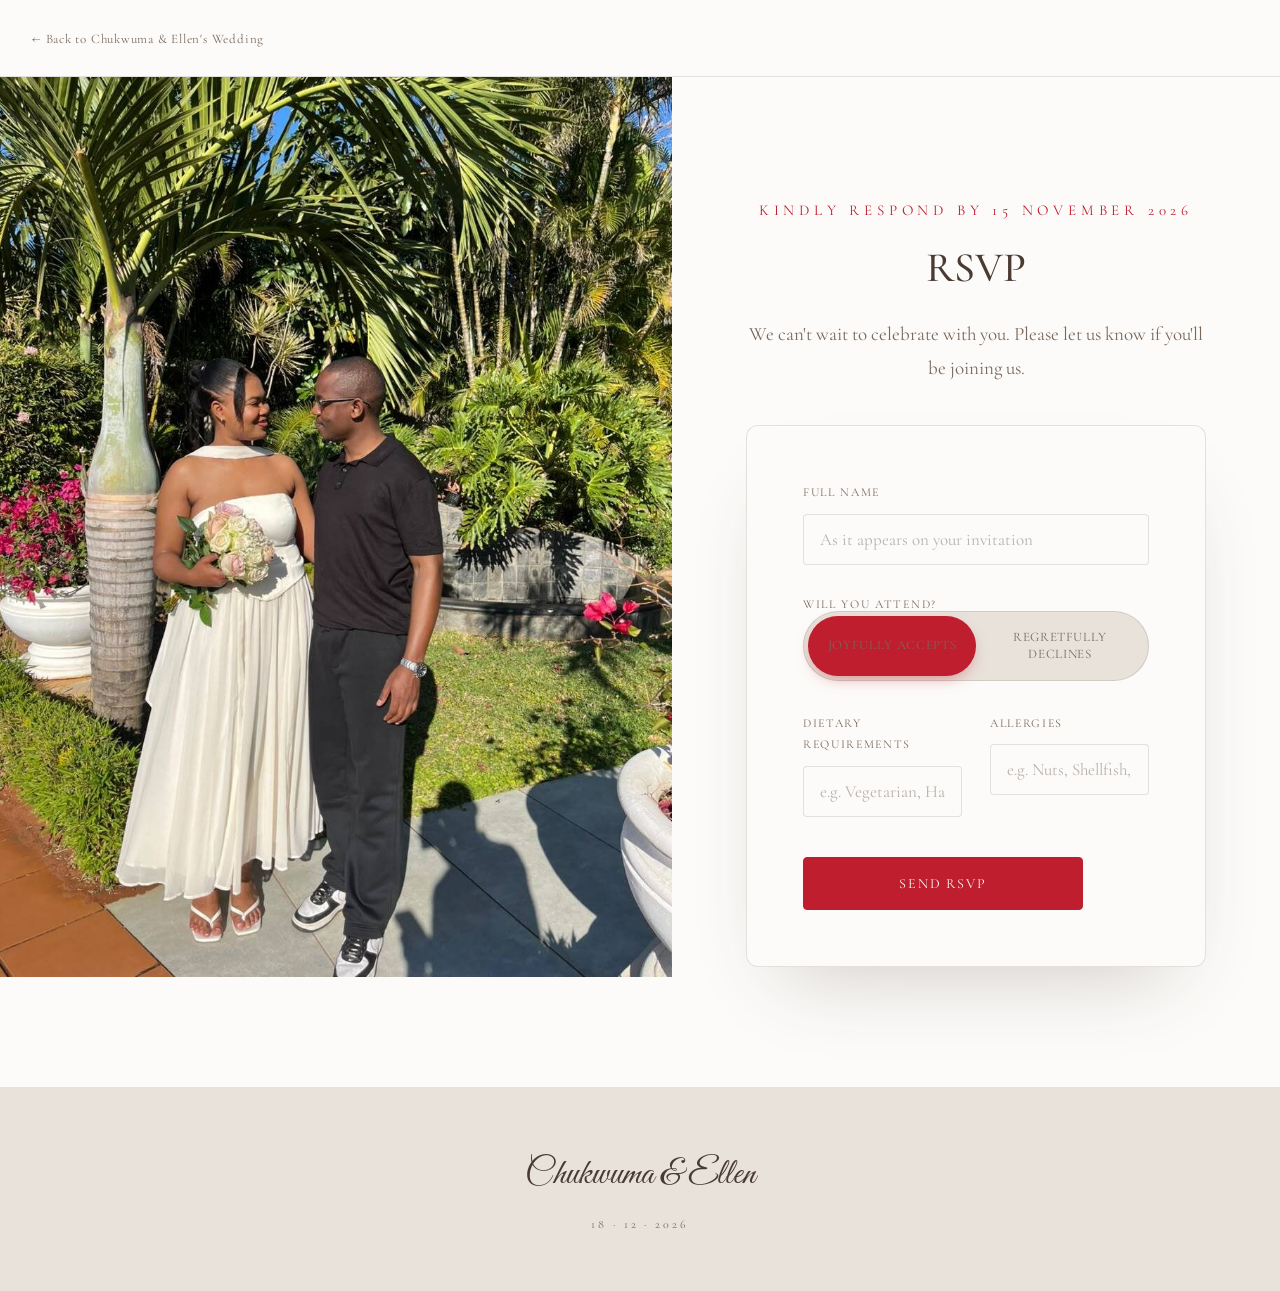
==== wedding/rsvp.html @ d1d4a1c0 "Wire RSVP form to email chukwumaajaegbu@gmail.com via FormSubmit Static site, no backend, so submiss" ====
<!DOCTYPE html>
<html lang="en">
<head>
<meta charset="UTF-8">
<meta name="viewport" content="width=device-width, initial-scale=1.0">
<title>RSVP — Chukwuma &amp; Ellen</title>
<meta name="description" content="RSVP for Chukwuma and Ellen's wedding on 18 December 2026.">

<link rel="preconnect" href="https://fonts.googleapis.com">
<link rel="preconnect" href="https://fonts.gstatic.com" crossorigin>
<link href="https://fonts.googleapis.com/css2?family=Great+Vibes&family=Cormorant+Garamond:ital,wght@0,400;0,500;0,600;1,400&display=swap" rel="stylesheet">

<link rel="stylesheet" href="css/style.css">
</head>
<body>

<header class="page-header">
  <a href="index.html" class="page-header__back">← Back to Chukwuma &amp; Ellen's Wedding</a>
</header>

<main>
  <section class="rsvp-page">
    <div class="rsvp-page__media">
      <div class="rsvp-page__media-inner">
        <img src="assets/images/engagement-garden.jpg" alt="Chukwuma and Ellen together in a garden setting" loading="lazy">
      </div>
    </div>

    <div class="rsvp-page__content">
      <div class="rsvp-page__inner">
        <p class="eyebrow eyebrow--center reveal">Kindly Respond By 15 November 2026</p>
        <h1 class="section-title section-title--center reveal">RSVP</h1>
        <p class="rsvp__intro reveal">We can't wait to celebrate with you. Please let us know if you'll be joining us.</p>

        <div class="rsvp-card reveal">
          <form class="rsvp-form" id="rsvp-form" action="https://formsubmit.co/chukwumaajaegbu@gmail.com" method="POST">
            <input type="hidden" name="_subject" value="New RSVP — Chukwuma &amp; Ellen's Wedding">
            <input type="hidden" name="_template" value="table">
            <input type="hidden" name="_captcha" value="false">
            <input type="text" name="_honey" style="display:none" tabindex="-1" autocomplete="off">

            <div class="rsvp-form__field rsvp-form__field--full">
              <label for="guest-name">Full Name</label>
              <input type="text" id="guest-name" name="guest-name" placeholder="As it appears on your invitation" required>
            </div>

            <fieldset class="rsvp-form__field rsvp-form__field--full">
              <legend>Will you attend?</legend>
              <div class="rsvp-form__toggle">
                <label class="toggle-option"><input type="radio" name="attending" value="yes" required><span>Joyfully Accepts</span></label>
                <label class="toggle-option"><input type="radio" name="attending" value="no" required><span>Regretfully Declines</span></label>
              </div>
            </fieldset>

            <div class="rsvp-form__field">
              <label for="dietary">Dietary Requirements</label>
              <input type="text" id="dietary" name="dietary" placeholder="e.g. Vegetarian, Halal, none">
            </div>

            <div class="rsvp-form__field">
              <label for="allergies">Allergies</label>
              <input type="text" id="allergies" name="allergies" placeholder="e.g. Nuts, Shellfish, none">
            </div>

            <div class="rsvp-form__field rsvp-form__field--full rsvp-form__submit-row">
              <button type="submit" class="btn btn--solid">Send RSVP</button>
            </div>
          </form>

          <div class="rsvp-success" id="rsvp-success" hidden>
            <p>Thank you! Your RSVP has been received — we can't wait to celebrate with you.</p>
          </div>
        </div>
      </div>
    </div>
  </section>
</main>

<footer class="footer">
  <p class="footer__names">Chukwuma <span class="amp">&amp;</span> Ellen</p>
  <p class="footer__sub">18 · 12 · 2026</p>
</footer>

<script src="js/script.js"></script>
</body>
</html>
---- wedding/css/style.css ----
/* =========================================================
   Chukwuma & Ellen — Wedding Site
   ========================================================= */

:root {
  --warm-white: #FCFBF9;
  --espresso: #4A3B32;
  --crimson: #BE1E2D;
  --taupe: #E8E2DB;

  --crimson-deep: #8f1620;
  --espresso-soft: #7a685c;
  --line: rgba(74, 59, 50, 0.14);

  --font-script: 'Great Vibes', cursive;
  --font-heading: 'Cormorant Garamond', serif;
  --font-body: 'Cormorant Garamond', serif;
  --font-label: 'Cormorant Garamond', serif;

  --container-w: 1140px;
  --container-narrow-w: 720px;

  --radius-sm: 4px;
  --radius-md: 12px;

  --ease: cubic-bezier(0.22, 1, 0.36, 1);
}

@media (prefers-reduced-motion: reduce) {
  *, *::before, *::after { animation-duration: 0.001ms !important; animation-iteration-count: 1 !important; transition-duration: 0.001ms !important; scroll-behavior: auto !important; }
}

* { box-sizing: border-box; }
html { scroll-behavior: smooth; }

body {
  margin: 0;
  background: var(--warm-white);
  color: var(--espresso);
  font-family: var(--font-body);
  -webkit-font-smoothing: antialiased;
  overflow-x: hidden;
}

img { max-width: 100%; display: block; }
a { color: inherit; text-decoration: none; }

p, .rsvp-form label, .faq-item p {
  font-family: var(--font-body);
  font-size: 19px;
  line-height: 1.8;
}

.container {
  max-width: var(--container-w);
  margin: 0 auto;
  padding: 0 32px;
}
.container--narrow {
  max-width: var(--container-narrow-w);
  margin: 0 auto;
  padding: 0 32px;
}

.section { padding: 128px 0; }

.eyebrow {
  font-family: var(--font-label);
  font-size: 15px;
  letter-spacing: 0.32em;
  text-transform: uppercase;
  color: var(--crimson);
  margin: 0 0 18px;
}
.eyebrow--center { text-align: center; }

.section-title {
  font-family: var(--font-heading);
  font-weight: 500;
  font-size: clamp(28px, 4vw, 42px);
  margin: 0 0 56px;
  color: var(--espresso);
  text-wrap: balance;
}
.section-title--center { text-align: center; }

.amp { font-family: var(--font-script); font-weight: 400; }

/* ---------- Buttons ---------- */
.btn {
  display: inline-block;
  padding: 17px 42px;
  font-family: var(--font-label);
  font-size: 14px;
  letter-spacing: 0.14em;
  text-transform: uppercase;
  border-radius: var(--radius-sm);
  border: 1px solid transparent;
  cursor: pointer;
  transition: all 0.35s var(--ease);
}
.btn--solid {
  background: var(--crimson);
  color: var(--warm-white);
  border-color: var(--crimson);
}
.btn--solid:hover { background: var(--crimson-deep); border-color: var(--crimson-deep); transform: translateY(-2px); }
.btn--solid:focus-visible { outline: 2px solid var(--crimson-deep); outline-offset: 3px; }

/* =========================================================
   HERO
   ========================================================= */
.hero {
  position: relative;
  display: grid;
  grid-template-columns: 1.15fr 0.85fr;
  min-height: 100vh;
}
.hero__media { position: relative; overflow: hidden; }
.hero__media img {
  width: 100%; height: 100%; object-fit: cover; object-position: 50% 28%;
  transform: scale(1.06);
  animation: hero-media-in 1.6s var(--ease) forwards;
}
.hero__panel {
  display: flex;
  align-items: center;
  justify-content: center;
  background: var(--warm-white);
  padding: 72px 56px;
}
.hero__panel-inner { max-width: 420px; }

.hero__reveal {
  opacity: 0;
  transform: translateY(16px);
  animation: hero-reveal 0.9s var(--ease) forwards;
  animation-delay: calc(var(--d, 0) * 120ms + 200ms);
}
@keyframes hero-reveal { to { opacity: 1; transform: translateY(0); } }
@keyframes hero-media-in { to { transform: scale(1); } }

.hero__names {
  font-family: var(--font-script);
  font-size: clamp(56px, 6.5vw, 92px);
  line-height: 1;
  margin: 6px 0 20px;
  color: var(--espresso);
}
.hero__rule { display: inline-block; width: 56px; height: 2px; background: var(--crimson); margin: 0 0 18px; }
.hero__date {
  font-family: var(--font-label);
  letter-spacing: 0.22em;
  text-transform: uppercase;
  font-size: 14px;
  color: var(--espresso-soft);
  margin: 0 0 40px;
}

/* ---------- Countdown ---------- */
.countdown { display: flex; justify-content: center; gap: 22px; margin: 0 0 40px; }
.countdown__unit { text-align: center; min-width: 52px; padding-right: 22px; border-right: 1px solid var(--line); }
.countdown__unit:last-child { border-right: none; padding-right: 0; }
.countdown__value {
  display: block;
  font-family: var(--font-heading);
  font-size: 32px;
  font-variant-numeric: tabular-nums;
  color: var(--espresso);
  line-height: 1;
}
.countdown__label {
  display: block;
  font-family: var(--font-label);
  font-size: 10.5px;
  letter-spacing: 0.14em;
  text-transform: uppercase;
  color: var(--espresso-soft);
  margin-top: 8px;
}

/* =========================================================
   PROSE (Love Story)
   ========================================================= */
.prose { max-width: 640px; margin: 0 auto 64px; }
.prose p { text-align: center; margin: 0 0 28px; }
.prose__lead::first-letter {
  font-family: var(--font-script);
  font-size: 4.6em;
  float: left;
  line-height: 0.68;
  padding: 0.08em 0.1em 0 0;
  color: var(--crimson);
  font-weight: 400;
}
.prose__quote {
  font-family: var(--font-heading);
  font-style: italic;
  font-size: clamp(24px, 2.6vw, 30px);
  color: var(--espresso);
  margin: 40px 0 !important;
  text-align: center;
  text-wrap: balance;
}

.story-photos {
  display: grid;
  grid-template-columns: 1fr 1.4fr;
  gap: 24px;
  align-items: stretch;
}
.story-photos__item { margin: 0; overflow: hidden; border-radius: var(--radius-md); }
.story-photos__item img { width: 100%; height: 100%; object-fit: cover; min-height: 260px; transition: transform 0.7s var(--ease); }
.story-photos__item:hover img { transform: scale(1.045); }
.story-photos__item--tall img { min-height: 380px; }

/* =========================================================
   SHARED SECTIONS
   ========================================================= */
.love-story { background: var(--warm-white); }
.proposal { background: var(--taupe); }
.details { background: var(--warm-white); }
.registry { background: var(--taupe); }
.gallery { background: var(--warm-white); }
.faq { background: var(--taupe); }

.proposal__date {
  text-align: center;
  font-family: var(--font-label);
  letter-spacing: 0.14em;
  color: var(--espresso-soft);
  margin: -32px 0 48px;
  font-size: 14px;
  text-transform: uppercase;
}
.proposal-grid {
  display: grid;
  grid-template-columns: repeat(4, 1fr);
  gap: 18px;
}
.proposal-grid__item { margin: 0; border-radius: var(--radius-md); overflow: hidden; box-shadow: 0 18px 40px -22px rgba(74,59,50,0.3); }
.proposal-grid__item img { width: 100%; aspect-ratio: 3/4; object-fit: cover; transition: transform 0.6s var(--ease); }
.proposal-grid__item:hover img { transform: scale(1.05); }

/* Details */
.details-grid {
  display: grid;
  grid-template-columns: 1fr 1fr;
  gap: 28px;
  margin-bottom: 64px;
}
.detail-card {
  padding: 46px 36px;
  border-top: 2px solid var(--crimson);
  background: var(--warm-white);
  box-shadow: 0 1px 0 var(--line), 0 24px 48px -32px rgba(74,59,50,0.22);
  text-align: center;
  transition: transform 0.4s var(--ease), box-shadow 0.4s var(--ease);
}
.detail-card:hover {
  transform: translateY(-6px);
  box-shadow: 0 1px 0 var(--line), 0 32px 56px -28px rgba(74,59,50,0.3);
}
.detail-card__title { font-family: var(--font-heading); font-size: 24px; margin: 0 0 10px; letter-spacing: 0.02em; }
.detail-card__time { font-family: var(--font-label); letter-spacing: 0.1em; color: var(--crimson); margin: 0 0 12px; font-size: 15px; }
.detail-card__place { margin: 0 0 18px; color: var(--espresso-soft); font-size: 17px; }
.detail-card__link { font-family: var(--font-label); font-size: 13px; letter-spacing: 0.04em; border-bottom: 1px solid var(--crimson); color: var(--crimson); padding-bottom: 2px; }

.dress-code { text-align: center; max-width: 600px; margin: 0 auto; }
.dress-code__title { font-family: var(--font-heading); font-size: 22px; margin: 0 0 14px; }
.dress-code__body { color: var(--espresso-soft); margin: 0 0 24px; }
.dress-code__swatches { display: flex; justify-content: center; gap: 10px; }
.dress-code__swatches span { width: 34px; height: 34px; border-radius: 50%; display: inline-block; border: 1px solid var(--line); }

.stays-cta {
  text-align: center;
  margin: 56px auto 0;
  font-size: 16px;
  color: var(--espresso-soft);
}
.stays-cta a { color: var(--crimson); border-bottom: 1px solid var(--crimson); padding-bottom: 1px; }

/* Registry */
.registry__body { text-align: center; color: var(--espresso-soft); font-style: italic; font-size: 21px; }

/* =========================================================
   GALLERY
   ========================================================= */
.gallery-filters {
  display: flex;
  flex-wrap: wrap;
  gap: 10px;
  justify-content: center;
  margin-bottom: 48px;
}
.gallery-filter {
  padding: 9px 20px;
  border-radius: 999px;
  border: 1px solid var(--line);
  background: transparent;
  color: var(--espresso-soft);
  font-family: var(--font-label);
  font-size: 13px;
  letter-spacing: 0.04em;
  cursor: pointer;
  transition: all 0.25s var(--ease);
}
.gallery-filter:hover { border-color: var(--crimson); color: var(--crimson); }
.gallery-filter.is-active { background: var(--crimson); border-color: var(--crimson); color: var(--warm-white); }

.gallery-grid {
  display: grid;
  grid-template-columns: repeat(3, 1fr);
  gap: 20px;
}
.gtile {
  position: relative;
  margin: 0;
  overflow: hidden;
  border-radius: var(--radius-md);
  aspect-ratio: 4/5;
  background: var(--taupe);
  transition: opacity 0.35s var(--ease), transform 0.35s var(--ease);
}
.gtile img { width: 100%; height: 100%; object-fit: cover; transition: transform 0.7s var(--ease); }
.gtile:hover img { transform: scale(1.06); }
.gtile.is-filtered-out { opacity: 0; transform: scale(0.94); pointer-events: none; }
.gtile.is-hidden { display: none !important; }
.gtile__tag {
  position: absolute;
  bottom: 12px;
  left: 12px;
  padding: 5px 12px;
  background: rgba(252,251,249,0.92);
  color: var(--espresso);
  font-family: var(--font-label);
  font-size: 11px;
  letter-spacing: 0.08em;
  text-transform: uppercase;
  border-radius: 999px;
}
.gtile--placeholder {
  display: flex;
  flex-direction: column;
  align-items: center;
  justify-content: center;
  gap: 10px;
  background: linear-gradient(155deg, var(--taupe), #f2ede6);
  border: 1px dashed var(--espresso-soft);
  color: var(--espresso-soft);
  text-align: center;
  padding: 20px;
}
.gtile__monogram { font-family: var(--font-script); font-size: 34px; color: var(--espresso-soft); opacity: 0.55; }
.gtile--placeholder .gtile__caption { font-family: var(--font-label); font-style: italic; font-size: 14px; }
.gtile--video { background: var(--espresso); color: var(--warm-white); }
.gtile--video .gtile__play {
  width: 56px; height: 56px; border-radius: 50%;
  border: 1.5px solid rgba(252,251,249,0.6);
  display: flex; align-items: center; justify-content: center;
  font-size: 18px;
}

/* =========================================================
   FAQ
   ========================================================= */
.faq-list { display: flex; flex-direction: column; gap: 12px; }
.faq-item {
  background: var(--warm-white);
  border: 1px solid var(--line);
  border-radius: var(--radius-md);
  padding: 6px 24px;
  transition: box-shadow 0.35s var(--ease), border-color 0.35s var(--ease);
}
.faq-item:hover { box-shadow: 0 16px 32px -22px rgba(74,59,50,0.28); border-color: rgba(74,59,50,0.24); }
.faq-item summary {
  padding: 18px 0;
  cursor: pointer;
  font-family: var(--font-heading);
  font-size: 19px;
  list-style: none;
  display: flex;
  justify-content: space-between;
  align-items: center;
  gap: 16px;
}
.faq-item summary::-webkit-details-marker { display: none; }
.faq-item summary::after {
  content: '+';
  font-family: var(--font-label);
  font-size: 22px;
  color: var(--crimson);
  transition: transform 0.3s var(--ease);
  flex-shrink: 0;
}
.faq-item[open] summary::after { transform: rotate(45deg); }
.faq-item p { margin: 0 0 20px; color: var(--espresso-soft); font-size: 17px; }

/* ---------- RSVP CTA (homepage closing banner) ---------- */
.rsvp-cta-section { text-align: center; }
.rsvp-cta-section__body { max-width: 460px; margin: -32px auto 40px; color: var(--espresso-soft); }

/* =========================================================
   RSVP
   ========================================================= */
.rsvp__intro { text-align: center; color: var(--espresso-soft); margin: -32px 0 48px; }

.rsvp-card {
  background: var(--warm-white);
  border: 1px solid var(--line);
  border-radius: var(--radius-md);
  box-shadow: 0 40px 80px -40px rgba(74,59,50,0.28);
  padding: 56px;
}

.rsvp-form { display: grid; grid-template-columns: 1fr 1fr; gap: 32px 28px; }
.rsvp-form[hidden] { display: none; }
.rsvp-form__field { display: flex; flex-direction: column; gap: 10px; min-width: 0; }
.rsvp-form__field--full { grid-column: 1 / -1; }
.rsvp-form input[type="text"] { min-width: 0; }

.rsvp-form label, .rsvp-form legend {
  font-family: var(--font-label);
  font-size: 12px;
  letter-spacing: 0.14em;
  text-transform: uppercase;
  color: var(--espresso-soft);
  padding: 0;
}
.rsvp-form fieldset { border: none; margin: 0; padding: 0; display: flex; flex-direction: column; gap: 10px; }
.rsvp-form input[type="text"] {
  border: 1px solid var(--line);
  border-radius: var(--radius-sm);
  background: var(--warm-white);
  padding: 14px 16px;
  font-family: var(--font-body);
  font-size: 17px;
  color: var(--espresso);
  transition: border-color 0.2s var(--ease);
}
.rsvp-form input[type="text"]::placeholder { color: rgba(74,59,50,0.38); }
.rsvp-form input[type="text"]:focus { outline: none; border-color: var(--crimson); }

.rsvp-form__toggle {
  position: relative;
  display: flex;
  border: 1px solid var(--line);
  border-radius: 999px;
  padding: 4px;
  background: var(--taupe);
}
.rsvp-form__toggle::before {
  content: '';
  position: absolute;
  top: 4px;
  bottom: 4px;
  left: 4px;
  width: calc(50% - 4px);
  border-radius: 999px;
  background: var(--crimson);
  box-shadow: 0 6px 16px -6px rgba(190,30,45,0.55);
  transition: transform 0.4s var(--ease);
}
.rsvp-form__toggle:has(.toggle-option:last-child input:checked)::before {
  transform: translateX(100%);
}
.rsvp-form .toggle-option {
  position: relative;
  z-index: 1;
  flex: 1;
  display: flex;
  align-items: center;
  justify-content: center;
  gap: 8px;
  padding: 13px 12px;
  border-radius: 999px;
  cursor: pointer;
  font-family: var(--font-label);
  font-size: 13px;
  line-height: 1.3;
  letter-spacing: 0.05em;
  text-transform: uppercase;
  color: var(--espresso-soft);
  text-align: center;
  transition: color 0.3s var(--ease);
}
.toggle-option input {
  position: absolute;
  width: 1px;
  height: 1px;
  opacity: 0;
  pointer-events: none;
}
.rsvp-form .toggle-option:has(input:checked) { color: var(--warm-white); }

.rsvp-form__submit-row { display: flex; justify-content: center; margin-top: 8px; }
.rsvp-form__submit-row .btn { width: 100%; max-width: 280px; }

.rsvp-success p {
  margin: 0;
  padding: 8px;
  text-align: center;
  font-family: var(--font-body);
  font-size: 19px;
}

/* ---------- RSVP page (split layout) ---------- */
.rsvp-page {
  display: grid;
  grid-template-columns: 1.05fr 0.95fr;
}
.rsvp-page__media { position: relative; }
.rsvp-page__media-inner {
  position: sticky;
  top: 0;
  height: 100vh;
  overflow: hidden;
}
.rsvp-page__media-inner img { width: 100%; height: 100%; object-fit: cover; object-position: 50% 20%; }
.rsvp-page__content {
  background: var(--warm-white);
  padding: 120px 56px;
  display: flex;
  justify-content: center;
}
.rsvp-page__inner { width: 100%; max-width: 460px; }
.rsvp-page__inner .rsvp__intro { margin: -32px 0 40px; }

/* =========================================================
   FOOTER
   ========================================================= */
.footer {
  background: var(--taupe);
  color: var(--espresso);
  text-align: center;
  padding: 56px 24px;
}
.footer__names { font-family: var(--font-script); font-size: 36px; margin: 0 0 6px; }
.footer__sub { font-family: var(--font-label); font-size: 12px; letter-spacing: 0.24em; color: var(--espresso-soft); margin: 0; }

/* =========================================================
   STAYS PAGE
   ========================================================= */
.page-header { padding: 28px 32px; border-bottom: 1px solid var(--line); }
.page-header__back {
  font-family: var(--font-label);
  font-size: 13px;
  letter-spacing: 0.06em;
  color: var(--espresso-soft);
  display: inline-flex;
  align-items: center;
  gap: 8px;
  transition: color 0.2s var(--ease);
}
.page-header__back:hover { color: var(--crimson); }

.stays-hero { text-align: center; padding-top: 100px; }
.stays-hero__intro { max-width: 620px; margin: 0 auto 0; text-align: center; color: var(--espresso-soft); }

.stays-grid { display: grid; grid-template-columns: repeat(3, 1fr); gap: 28px; margin-top: 64px; }
.stay-card { border: 1px solid var(--line); border-radius: var(--radius-md); overflow: hidden; display: flex; flex-direction: column; transition: transform 0.4s var(--ease), box-shadow 0.4s var(--ease); }
.stay-card:hover { transform: translateY(-6px); box-shadow: 0 28px 48px -28px rgba(74,59,50,0.28); }
.stay-card__media {
  aspect-ratio: 4/3;
  background: linear-gradient(155deg, var(--taupe), #f2ede6);
  display: flex; align-items: center; justify-content: center;
  font-family: var(--font-script); font-size: 34px; color: var(--espresso-soft); opacity: 0.6;
  border-bottom: 1px solid var(--line);
}
.stay-card__body { padding: 26px 28px 30px; display: flex; flex-direction: column; gap: 10px; flex: 1; }
.stay-card__tier { font-family: var(--font-label); font-size: 11px; letter-spacing: 0.14em; text-transform: uppercase; color: var(--crimson); }
.stay-card__name { font-family: var(--font-heading); font-size: 22px; margin: 0; }
.stay-card__distance { color: var(--espresso-soft); font-size: 15px; margin: 0 0 6px; }
.stay-card__link {
  margin-top: auto;
  font-family: var(--font-label);
  font-size: 13px;
  letter-spacing: 0.04em;
  border-bottom: 1px solid var(--crimson);
  color: var(--crimson);
  align-self: flex-start;
  padding-bottom: 2px;
}

.stays-note {
  max-width: 620px;
  margin: 56px auto 0;
  text-align: center;
  padding: 28px 32px;
  background: var(--taupe);
  border-radius: var(--radius-md);
  color: var(--espresso-soft);
  font-size: 16px;
}

/* =========================================================
   SCROLL REVEAL
   ========================================================= */
.reveal { opacity: 0; transform: translateY(24px); transition: opacity 0.8s var(--ease), transform 0.8s var(--ease); }
.reveal.is-visible { opacity: 1; transform: translateY(0); }

.gallery-grid .gtile,
.details-grid .detail-card,
.faq-list .faq-item {
  opacity: 0;
  transform: translateY(20px);
  transition: opacity 0.7s var(--ease), transform 0.7s var(--ease);
}
.gallery-grid .gtile.is-visible,
.details-grid .detail-card.is-visible,
.faq-list .faq-item.is-visible { opacity: 1; transform: translateY(0); }
.gallery-grid .gtile:nth-child(1) { transition-delay: 0ms; }
.gallery-grid .gtile:nth-child(2) { transition-delay: 60ms; }
.gallery-grid .gtile:nth-child(3) { transition-delay: 120ms; }
.gallery-grid .gtile:nth-child(4) { transition-delay: 180ms; }
.gallery-grid .gtile:nth-child(5) { transition-delay: 240ms; }
.gallery-grid .gtile:nth-child(6) { transition-delay: 300ms; }
.details-grid .detail-card:nth-child(2) { transition-delay: 120ms; }
.faq-list .faq-item:nth-child(2) { transition-delay: 60ms; }
.faq-list .faq-item:nth-child(3) { transition-delay: 120ms; }
.faq-list .faq-item:nth-child(4) { transition-delay: 180ms; }
.faq-list .faq-item:nth-child(5) { transition-delay: 240ms; }
.faq-list .faq-item:nth-child(6) { transition-delay: 300ms; }
.faq-list .faq-item:nth-child(7) { transition-delay: 360ms; }
.faq-list .faq-item:nth-child(8) { transition-delay: 420ms; }

/* =========================================================
   RESPONSIVE
   ========================================================= */
@media (max-width: 860px) {
  .section { padding: 88px 0; }

  /* Mobile hero: text overlaid on the photo (poster style), instead of stacked below it */
  .hero {
    grid-template-columns: 1fr;
    grid-template-rows: 1fr;
    min-height: 100svh;
  }
  .hero__media { grid-column: 1; grid-row: 1; min-height: 100%; }
  .hero__media::after {
    content: '';
    position: absolute;
    inset: 0;
    background: linear-gradient(180deg, rgba(74,59,50,0.05) 0%, rgba(74,59,50,0.2) 45%, rgba(28,20,15,0.82) 100%);
  }
  .hero__panel {
    grid-column: 1;
    grid-row: 1;
    position: relative;
    z-index: 1;
    background: transparent;
    align-items: flex-end;
    justify-content: center;
    padding: 24px 28px 64px;
    text-align: center;
  }
  .hero__panel-inner { max-width: 420px; }
  .hero__panel .eyebrow { color: var(--warm-white); opacity: 0.92; }
  .hero__panel .hero__names { color: var(--warm-white); }
  .hero__panel .hero__date { color: rgba(252,251,249,0.85); }
  .hero__panel .countdown__unit { border-right-color: rgba(252,251,249,0.28); }
  .hero__panel .countdown__value { color: var(--warm-white); }
  .hero__panel .countdown__label { color: rgba(252,251,249,0.72); }

  .story-photos { grid-template-columns: 1fr; }
  .proposal-grid { grid-template-columns: repeat(2, 1fr); }
  .details-grid { grid-template-columns: 1fr; }
  .gallery-grid { grid-template-columns: repeat(2, 1fr); }
  .rsvp-card { padding: 36px 24px; }
  .rsvp-form { grid-template-columns: 1fr; }
  .rsvp-page { grid-template-columns: 1fr; }
  .rsvp-page__media-inner { position: static; height: 50vh; }
  .rsvp-page__content { padding: 56px 24px 72px; }
  .stays-grid { grid-template-columns: 1fr; }
  .stays-hero { padding-top: 56px; }
}

@media (max-width: 520px) {
  .countdown { gap: 12px; }
  .countdown__unit { min-width: 44px; padding-right: 12px; }
  .countdown__value { font-size: 24px; }
  .proposal-grid { grid-template-columns: 1fr 1fr; }
  .rsvp-form .toggle-option { font-size: 11px; letter-spacing: 0.02em; padding: 13px 6px; }
}
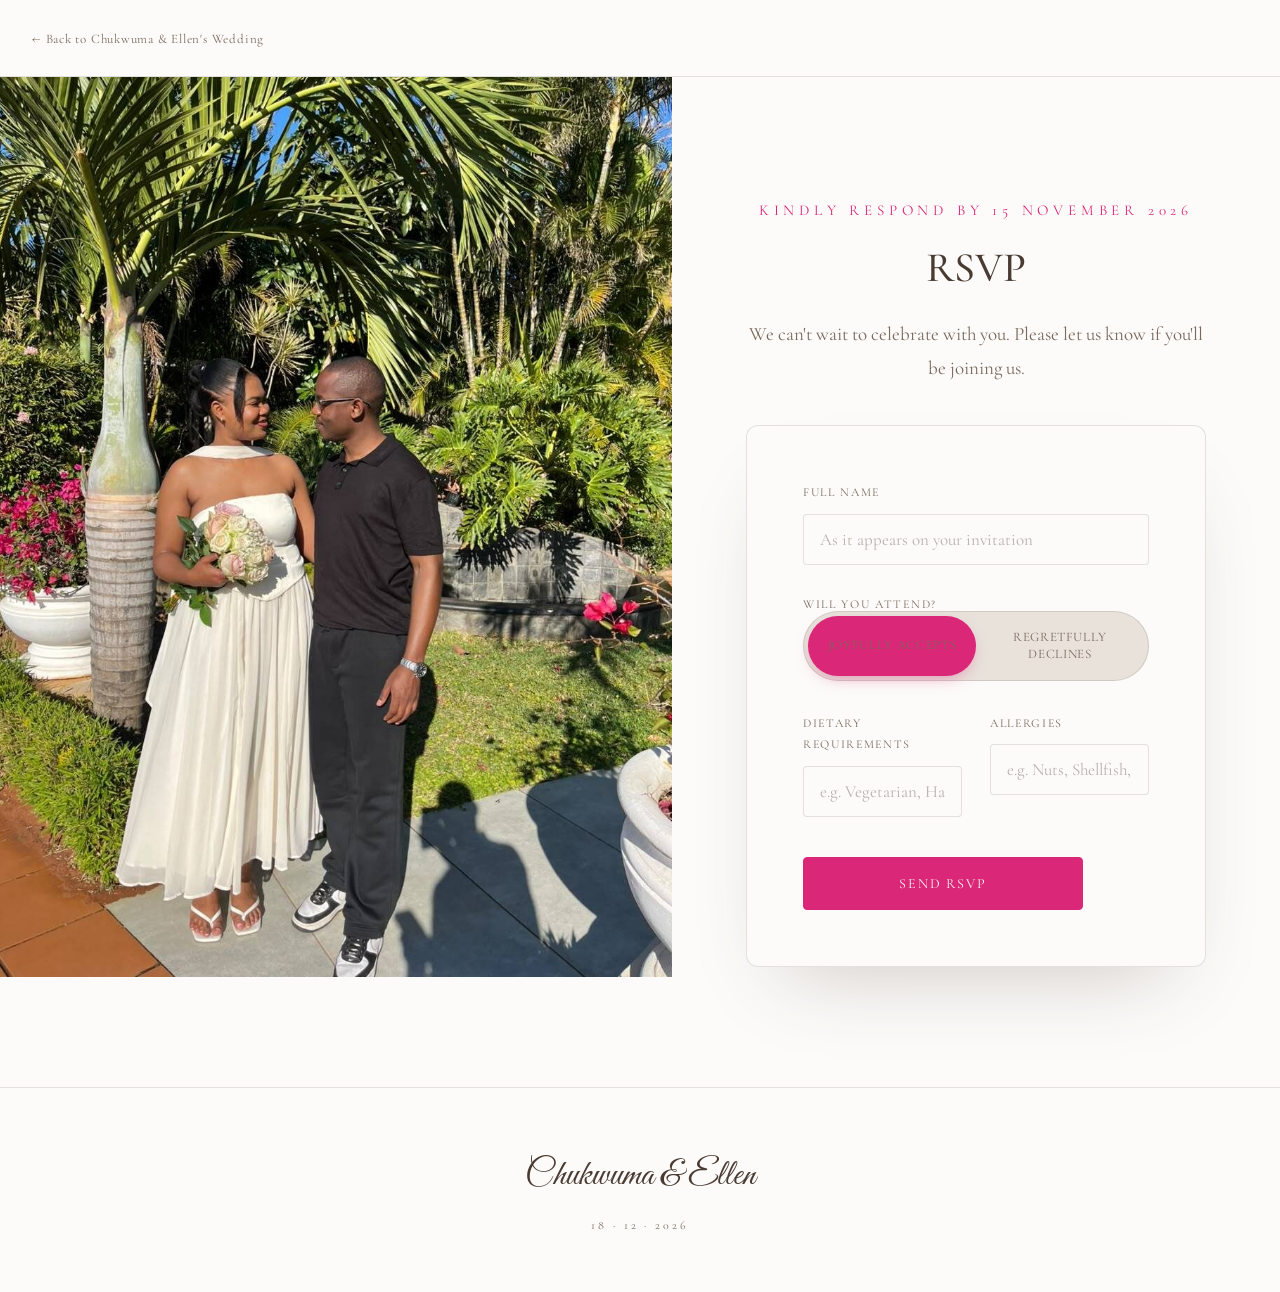
==== commit 8d430f66: "Fix RSVP submission, 24-hour times, Lobola heading, story photo - Fix RSVP: the form used fetch() ag" ====
--- a/wedding/rsvp.html
+++ b/wedding/rsvp.html
@@ -33,7 +33,7 @@
         <p class="rsvp__intro reveal">We can't wait to celebrate with you. Please let us know if you'll be joining us.</p>
 
         <div class="rsvp-card reveal">
-          <form class="rsvp-form" id="rsvp-form" action="https://formsubmit.co/chukwumaajaegbu@gmail.com" method="POST">
+          <form class="rsvp-form" id="rsvp-form" action="https://formsubmit.co/ajax/chukwumaajaegbu@gmail.com" method="POST">
             <input type="hidden" name="_subject" value="New RSVP — Chukwuma &amp; Ellen's Wedding">
             <input type="hidden" name="_template" value="table">
             <input type="hidden" name="_captcha" value="false">
--- a/wedding/css/style.css
+++ b/wedding/css/style.css
@@ -5,10 +5,10 @@
 :root {
   --warm-white: #FCFBF9;
   --espresso: #4A3B32;
-  --crimson: #BE1E2D;
+  --pink: #DB2777;
   --taupe: #E8E2DB;
 
-  --crimson-deep: #8f1620;
+  --pink-deep: #BE185D;
   --espresso-soft: #7a685c;
   --line: rgba(74, 59, 50, 0.14);
 
@@ -69,7 +69,7 @@
   font-size: 15px;
   letter-spacing: 0.32em;
   text-transform: uppercase;
-  color: var(--crimson);
+  color: var(--pink);
   margin: 0 0 18px;
 }
 .eyebrow--center { text-align: center; }
@@ -100,12 +100,12 @@
   transition: all 0.35s var(--ease);
 }
 .btn--solid {
-  background: var(--crimson);
+  background: var(--pink);
   color: var(--warm-white);
-  border-color: var(--crimson);
-}
-.btn--solid:hover { background: var(--crimson-deep); border-color: var(--crimson-deep); transform: translateY(-2px); }
-.btn--solid:focus-visible { outline: 2px solid var(--crimson-deep); outline-offset: 3px; }
+  border-color: var(--pink);
+}
+.btn--solid:hover { background: var(--pink-deep); border-color: var(--pink-deep); transform: translateY(-2px); }
+.btn--solid:focus-visible { outline: 2px solid var(--pink-deep); outline-offset: 3px; }
 
 /* =========================================================
    HERO
@@ -147,7 +147,7 @@
   margin: 6px 0 20px;
   color: var(--espresso);
 }
-.hero__rule { display: inline-block; width: 56px; height: 2px; background: var(--crimson); margin: 0 0 18px; }
+.hero__rule { display: inline-block; width: 56px; height: 2px; background: var(--pink); margin: 0 0 18px; }
 .hero__date {
   font-family: var(--font-label);
   letter-spacing: 0.22em;
@@ -190,7 +190,7 @@
   float: left;
   line-height: 0.68;
   padding: 0.08em 0.1em 0 0;
-  color: var(--crimson);
+  color: var(--pink);
   font-weight: 400;
 }
 .prose__quote {
@@ -205,7 +205,7 @@
 
 .story-photos {
   display: grid;
-  grid-template-columns: 1fr 1.4fr;
+  grid-template-columns: repeat(3, 1fr);
   gap: 24px;
   align-items: stretch;
 }
@@ -214,25 +214,49 @@
 .story-photos__item:hover img { transform: scale(1.045); }
 .story-photos__item--tall img { min-height: 380px; }
 
+.childhood-photos { margin-top: 64px; text-align: center; }
+.childhood-photos__caption {
+  font-family: var(--font-heading);
+  font-style: italic;
+  font-size: clamp(20px, 2.2vw, 24px);
+  color: var(--espresso-soft);
+  margin: 0 0 28px;
+}
+.childhood-grid {
+  display: grid;
+  grid-template-columns: 1fr 1fr;
+  gap: 24px;
+  max-width: 460px;
+  margin: 0 auto;
+}
+.childhood-grid__item {
+  margin: 0;
+  border-radius: var(--radius-md);
+  overflow: hidden;
+  box-shadow: 0 18px 40px -22px rgba(74,59,50,0.3);
+  background: var(--warm-white);
+}
+.childhood-grid__item img { width: 100%; aspect-ratio: 3/4; object-fit: cover; transition: transform 0.6s var(--ease); }
+.childhood-grid__item:hover img { transform: scale(1.05); }
+.childhood-grid__item figcaption {
+  padding: 12px;
+  font-family: var(--font-label);
+  font-size: 12px;
+  letter-spacing: 0.12em;
+  text-transform: uppercase;
+  color: var(--espresso-soft);
+  text-align: center;
+}
+
 /* =========================================================
    SHARED SECTIONS
    ========================================================= */
 .love-story { background: var(--warm-white); }
-.proposal { background: var(--taupe); }
+.proposal { background: var(--warm-white); }
 .details { background: var(--warm-white); }
-.registry { background: var(--taupe); }
-.gallery { background: var(--warm-white); }
-.faq { background: var(--taupe); }
-
-.proposal__date {
-  text-align: center;
-  font-family: var(--font-label);
-  letter-spacing: 0.14em;
-  color: var(--espresso-soft);
-  margin: -32px 0 48px;
-  font-size: 14px;
-  text-transform: uppercase;
-}
+.registry { background: var(--warm-white); }
+.faq { background: var(--warm-white); }
+
 .proposal-grid {
   display: grid;
   grid-template-columns: repeat(4, 1fr);
@@ -242,16 +266,26 @@
 .proposal-grid__item img { width: 100%; aspect-ratio: 3/4; object-fit: cover; transition: transform 0.6s var(--ease); }
 .proposal-grid__item:hover img { transform: scale(1.05); }
 
+.traditional-ceremony { margin-top: 96px; text-align: center; }
+.traditional-grid {
+  display: grid;
+  grid-template-columns: 1fr 1fr;
+  gap: 24px;
+  max-width: 640px;
+  margin: 0 auto;
+}
+.traditional-grid__item { margin: 0; border-radius: var(--radius-md); overflow: hidden; box-shadow: 0 18px 40px -22px rgba(74,59,50,0.3); }
+.traditional-grid__item img { width: 100%; aspect-ratio: 3/4; object-fit: cover; transition: transform 0.6s var(--ease); }
+.traditional-grid__item:hover img { transform: scale(1.05); }
+
 /* Details */
 .details-grid {
   display: grid;
-  grid-template-columns: 1fr 1fr;
-  gap: 28px;
+  grid-template-columns: 1fr;
   margin-bottom: 64px;
 }
 .detail-card {
   padding: 46px 36px;
-  border-top: 2px solid var(--crimson);
   background: var(--warm-white);
   box-shadow: 0 1px 0 var(--line), 0 24px 48px -32px rgba(74,59,50,0.22);
   text-align: center;
@@ -261,10 +295,27 @@
   transform: translateY(-6px);
   box-shadow: 0 1px 0 var(--line), 0 32px 56px -28px rgba(74,59,50,0.3);
 }
+.detail-card--combined {
+  display: grid;
+  grid-template-columns: 1fr auto 1fr;
+  align-items: start;
+  gap: 40px;
+  max-width: 680px;
+  margin: 0 auto;
+}
+.detail-card__divider { width: 1px; align-self: stretch; background: var(--line); }
 .detail-card__title { font-family: var(--font-heading); font-size: 24px; margin: 0 0 10px; letter-spacing: 0.02em; }
-.detail-card__time { font-family: var(--font-label); letter-spacing: 0.1em; color: var(--crimson); margin: 0 0 12px; font-size: 15px; }
+.detail-card__time { font-family: var(--font-label); letter-spacing: 0.1em; color: var(--pink); margin: 0 0 12px; font-size: 15px; }
 .detail-card__place { margin: 0 0 18px; color: var(--espresso-soft); font-size: 17px; }
-.detail-card__link { font-family: var(--font-label); font-size: 13px; letter-spacing: 0.04em; border-bottom: 1px solid var(--crimson); color: var(--crimson); padding-bottom: 2px; }
+.detail-card__link { display: inline-block; font-family: var(--font-label); font-size: 13px; letter-spacing: 0.04em; border-bottom: 1px solid var(--pink); color: var(--pink); padding-bottom: 2px; }
+.detail-card__map {
+  display: block;
+  width: 100%;
+  height: 200px;
+  border: 0;
+  border-radius: var(--radius-sm);
+  margin: 18px 0 14px;
+}
 
 .dress-code { text-align: center; max-width: 600px; margin: 0 auto; }
 .dress-code__title { font-family: var(--font-heading); font-size: 22px; margin: 0 0 14px; }
@@ -278,88 +329,10 @@
   font-size: 16px;
   color: var(--espresso-soft);
 }
-.stays-cta a { color: var(--crimson); border-bottom: 1px solid var(--crimson); padding-bottom: 1px; }
+.stays-cta a { color: var(--pink); border-bottom: 1px solid var(--pink); padding-bottom: 1px; }
 
 /* Registry */
 .registry__body { text-align: center; color: var(--espresso-soft); font-style: italic; font-size: 21px; }
-
-/* =========================================================
-   GALLERY
-   ========================================================= */
-.gallery-filters {
-  display: flex;
-  flex-wrap: wrap;
-  gap: 10px;
-  justify-content: center;
-  margin-bottom: 48px;
-}
-.gallery-filter {
-  padding: 9px 20px;
-  border-radius: 999px;
-  border: 1px solid var(--line);
-  background: transparent;
-  color: var(--espresso-soft);
-  font-family: var(--font-label);
-  font-size: 13px;
-  letter-spacing: 0.04em;
-  cursor: pointer;
-  transition: all 0.25s var(--ease);
-}
-.gallery-filter:hover { border-color: var(--crimson); color: var(--crimson); }
-.gallery-filter.is-active { background: var(--crimson); border-color: var(--crimson); color: var(--warm-white); }
-
-.gallery-grid {
-  display: grid;
-  grid-template-columns: repeat(3, 1fr);
-  gap: 20px;
-}
-.gtile {
-  position: relative;
-  margin: 0;
-  overflow: hidden;
-  border-radius: var(--radius-md);
-  aspect-ratio: 4/5;
-  background: var(--taupe);
-  transition: opacity 0.35s var(--ease), transform 0.35s var(--ease);
-}
-.gtile img { width: 100%; height: 100%; object-fit: cover; transition: transform 0.7s var(--ease); }
-.gtile:hover img { transform: scale(1.06); }
-.gtile.is-filtered-out { opacity: 0; transform: scale(0.94); pointer-events: none; }
-.gtile.is-hidden { display: none !important; }
-.gtile__tag {
-  position: absolute;
-  bottom: 12px;
-  left: 12px;
-  padding: 5px 12px;
-  background: rgba(252,251,249,0.92);
-  color: var(--espresso);
-  font-family: var(--font-label);
-  font-size: 11px;
-  letter-spacing: 0.08em;
-  text-transform: uppercase;
-  border-radius: 999px;
-}
-.gtile--placeholder {
-  display: flex;
-  flex-direction: column;
-  align-items: center;
-  justify-content: center;
-  gap: 10px;
-  background: linear-gradient(155deg, var(--taupe), #f2ede6);
-  border: 1px dashed var(--espresso-soft);
-  color: var(--espresso-soft);
-  text-align: center;
-  padding: 20px;
-}
-.gtile__monogram { font-family: var(--font-script); font-size: 34px; color: var(--espresso-soft); opacity: 0.55; }
-.gtile--placeholder .gtile__caption { font-family: var(--font-label); font-style: italic; font-size: 14px; }
-.gtile--video { background: var(--espresso); color: var(--warm-white); }
-.gtile--video .gtile__play {
-  width: 56px; height: 56px; border-radius: 50%;
-  border: 1.5px solid rgba(252,251,249,0.6);
-  display: flex; align-items: center; justify-content: center;
-  font-size: 18px;
-}
 
 /* =========================================================
    FAQ
@@ -389,7 +362,7 @@
   content: '+';
   font-family: var(--font-label);
   font-size: 22px;
-  color: var(--crimson);
+  color: var(--pink);
   transition: transform 0.3s var(--ease);
   flex-shrink: 0;
 }
@@ -439,7 +412,7 @@
   transition: border-color 0.2s var(--ease);
 }
 .rsvp-form input[type="text"]::placeholder { color: rgba(74,59,50,0.38); }
-.rsvp-form input[type="text"]:focus { outline: none; border-color: var(--crimson); }
+.rsvp-form input[type="text"]:focus { outline: none; border-color: var(--pink); }
 
 .rsvp-form__toggle {
   position: relative;
@@ -457,8 +430,8 @@
   left: 4px;
   width: calc(50% - 4px);
   border-radius: 999px;
-  background: var(--crimson);
-  box-shadow: 0 6px 16px -6px rgba(190,30,45,0.55);
+  background: var(--pink);
+  box-shadow: 0 6px 16px -6px rgba(219,39,119,0.5);
   transition: transform 0.4s var(--ease);
 }
 .rsvp-form__toggle:has(.toggle-option:last-child input:checked)::before {
@@ -530,7 +503,8 @@
    FOOTER
    ========================================================= */
 .footer {
-  background: var(--taupe);
+  background: var(--warm-white);
+  border-top: 1px solid var(--line);
   color: var(--espresso);
   text-align: center;
   padding: 56px 24px;
@@ -552,7 +526,7 @@
   gap: 8px;
   transition: color 0.2s var(--ease);
 }
-.page-header__back:hover { color: var(--crimson); }
+.page-header__back:hover { color: var(--pink); }
 
 .stays-hero { text-align: center; padding-top: 100px; }
 .stays-hero__intro { max-width: 620px; margin: 0 auto 0; text-align: center; color: var(--espresso-soft); }
@@ -560,15 +534,40 @@
 .stays-grid { display: grid; grid-template-columns: repeat(3, 1fr); gap: 28px; margin-top: 64px; }
 .stay-card { border: 1px solid var(--line); border-radius: var(--radius-md); overflow: hidden; display: flex; flex-direction: column; transition: transform 0.4s var(--ease), box-shadow 0.4s var(--ease); }
 .stay-card:hover { transform: translateY(-6px); box-shadow: 0 28px 48px -28px rgba(74,59,50,0.28); }
-.stay-card__media {
+.stay-card__gallery {
+  position: relative;
   aspect-ratio: 4/3;
+  display: flex;
+  overflow-x: auto;
+  scroll-snap-type: x mandatory;
+  -webkit-overflow-scrolling: touch;
   background: linear-gradient(155deg, var(--taupe), #f2ede6);
-  display: flex; align-items: center; justify-content: center;
-  font-family: var(--font-script); font-size: 34px; color: var(--espresso-soft); opacity: 0.6;
   border-bottom: 1px solid var(--line);
 }
+.stay-card__gallery::before {
+  content: attr(data-fallback);
+  position: absolute;
+  inset: 0;
+  display: flex;
+  align-items: center;
+  justify-content: center;
+  font-family: var(--font-script);
+  font-size: 34px;
+  color: var(--espresso-soft);
+  opacity: 0.6;
+  pointer-events: none;
+}
+.stay-card__gallery img {
+  position: relative;
+  z-index: 1;
+  flex: 0 0 100%;
+  scroll-snap-align: start;
+  width: 100%;
+  height: 100%;
+  object-fit: cover;
+}
 .stay-card__body { padding: 26px 28px 30px; display: flex; flex-direction: column; gap: 10px; flex: 1; }
-.stay-card__tier { font-family: var(--font-label); font-size: 11px; letter-spacing: 0.14em; text-transform: uppercase; color: var(--crimson); }
+.stay-card__tier { font-family: var(--font-label); font-size: 11px; letter-spacing: 0.14em; text-transform: uppercase; color: var(--pink); }
 .stay-card__name { font-family: var(--font-heading); font-size: 22px; margin: 0; }
 .stay-card__distance { color: var(--espresso-soft); font-size: 15px; margin: 0 0 6px; }
 .stay-card__link {
@@ -576,8 +575,8 @@
   font-family: var(--font-label);
   font-size: 13px;
   letter-spacing: 0.04em;
-  border-bottom: 1px solid var(--crimson);
-  color: var(--crimson);
+  border-bottom: 1px solid var(--pink);
+  color: var(--pink);
   align-self: flex-start;
   padding-bottom: 2px;
 }
@@ -587,7 +586,8 @@
   margin: 56px auto 0;
   text-align: center;
   padding: 28px 32px;
-  background: var(--taupe);
+  background: var(--warm-white);
+  border: 1px solid var(--line);
   border-radius: var(--radius-md);
   color: var(--espresso-soft);
   font-size: 16px;
@@ -599,23 +599,14 @@
 .reveal { opacity: 0; transform: translateY(24px); transition: opacity 0.8s var(--ease), transform 0.8s var(--ease); }
 .reveal.is-visible { opacity: 1; transform: translateY(0); }
 
-.gallery-grid .gtile,
 .details-grid .detail-card,
 .faq-list .faq-item {
   opacity: 0;
   transform: translateY(20px);
   transition: opacity 0.7s var(--ease), transform 0.7s var(--ease);
 }
-.gallery-grid .gtile.is-visible,
 .details-grid .detail-card.is-visible,
 .faq-list .faq-item.is-visible { opacity: 1; transform: translateY(0); }
-.gallery-grid .gtile:nth-child(1) { transition-delay: 0ms; }
-.gallery-grid .gtile:nth-child(2) { transition-delay: 60ms; }
-.gallery-grid .gtile:nth-child(3) { transition-delay: 120ms; }
-.gallery-grid .gtile:nth-child(4) { transition-delay: 180ms; }
-.gallery-grid .gtile:nth-child(5) { transition-delay: 240ms; }
-.gallery-grid .gtile:nth-child(6) { transition-delay: 300ms; }
-.details-grid .detail-card:nth-child(2) { transition-delay: 120ms; }
 .faq-list .faq-item:nth-child(2) { transition-delay: 60ms; }
 .faq-list .faq-item:nth-child(3) { transition-delay: 120ms; }
 .faq-list .faq-item:nth-child(4) { transition-delay: 180ms; }
@@ -664,8 +655,10 @@
 
   .story-photos { grid-template-columns: 1fr; }
   .proposal-grid { grid-template-columns: repeat(2, 1fr); }
-  .details-grid { grid-template-columns: 1fr; }
-  .gallery-grid { grid-template-columns: repeat(2, 1fr); }
+  .traditional-grid { grid-template-columns: 1fr; max-width: 320px; }
+  .traditional-ceremony { margin-top: 72px; }
+  .detail-card--combined { grid-template-columns: 1fr; gap: 28px; }
+  .detail-card__divider { width: 60%; height: 1px; margin: 0 auto; }
   .rsvp-card { padding: 36px 24px; }
   .rsvp-form { grid-template-columns: 1fr; }
   .rsvp-page { grid-template-columns: 1fr; }
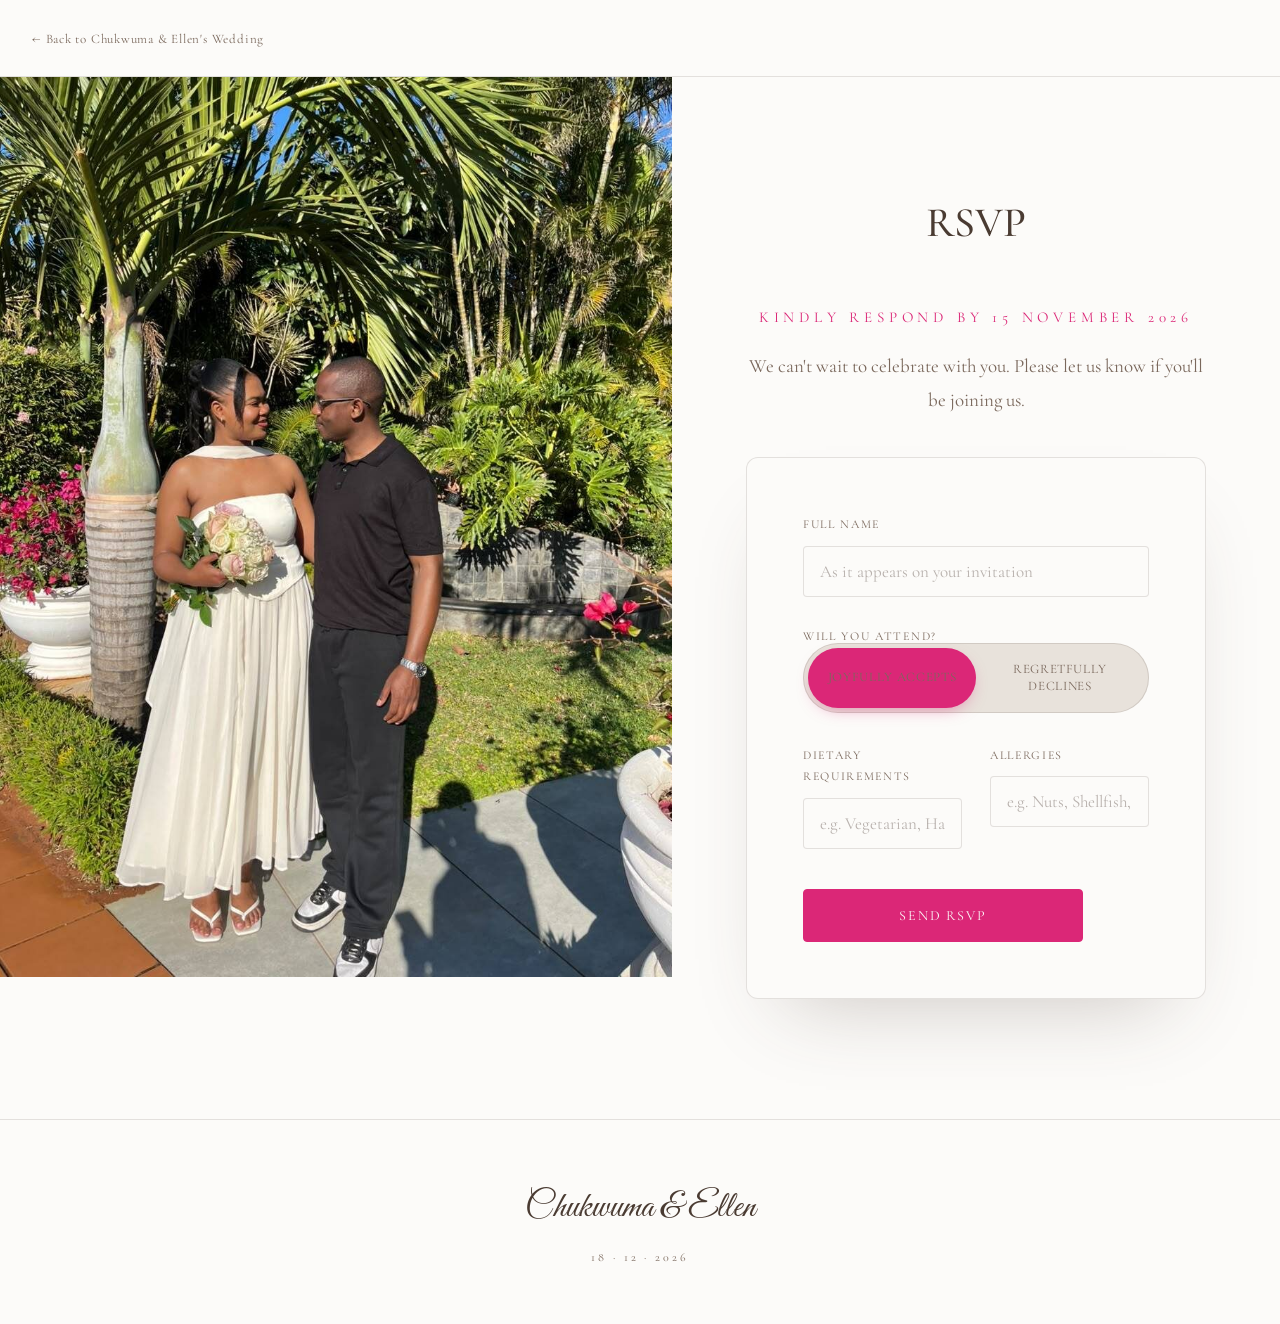
==== commit c760163a: "Put the RSVP heading above its respond-by line Applied on both the homepage CTA and the RSVP page. A" ====
--- a/wedding/rsvp.html
+++ b/wedding/rsvp.html
@@ -28,12 +28,12 @@
 
     <div class="rsvp-page__content">
       <div class="rsvp-page__inner">
+        <h1 class="section-title section-title--center reveal">RSVP</h1>
         <p class="eyebrow eyebrow--center reveal">Kindly Respond By 15 November 2026</p>
-        <h1 class="section-title section-title--center reveal">RSVP</h1>
         <p class="rsvp__intro reveal">We can't wait to celebrate with you. Please let us know if you'll be joining us.</p>
 
         <div class="rsvp-card reveal">
-          <form class="rsvp-form" id="rsvp-form" action="https://formsubmit.co/ajax/chukwumaajaegbu@gmail.com" method="POST">
+          <form class="rsvp-form" id="rsvp-form" action="https://formsubmit.co/ajax/chukwumaajaegbu34@gmail.com" method="POST">
             <input type="hidden" name="_subject" value="New RSVP — Chukwuma &amp; Ellen's Wedding">
             <input type="hidden" name="_template" value="table">
             <input type="hidden" name="_captcha" value="false">
--- a/wedding/css/style.css
+++ b/wedding/css/style.css
@@ -205,48 +205,13 @@
 
 .story-photos {
   display: grid;
-  grid-template-columns: repeat(3, 1fr);
+  grid-template-columns: repeat(4, 1fr);
   gap: 24px;
   align-items: stretch;
 }
 .story-photos__item { margin: 0; overflow: hidden; border-radius: var(--radius-md); }
 .story-photos__item img { width: 100%; height: 100%; object-fit: cover; min-height: 260px; transition: transform 0.7s var(--ease); }
 .story-photos__item:hover img { transform: scale(1.045); }
-.story-photos__item--tall img { min-height: 380px; }
-
-.childhood-photos { margin-top: 64px; text-align: center; }
-.childhood-photos__caption {
-  font-family: var(--font-heading);
-  font-style: italic;
-  font-size: clamp(20px, 2.2vw, 24px);
-  color: var(--espresso-soft);
-  margin: 0 0 28px;
-}
-.childhood-grid {
-  display: grid;
-  grid-template-columns: 1fr 1fr;
-  gap: 24px;
-  max-width: 460px;
-  margin: 0 auto;
-}
-.childhood-grid__item {
-  margin: 0;
-  border-radius: var(--radius-md);
-  overflow: hidden;
-  box-shadow: 0 18px 40px -22px rgba(74,59,50,0.3);
-  background: var(--warm-white);
-}
-.childhood-grid__item img { width: 100%; aspect-ratio: 3/4; object-fit: cover; transition: transform 0.6s var(--ease); }
-.childhood-grid__item:hover img { transform: scale(1.05); }
-.childhood-grid__item figcaption {
-  padding: 12px;
-  font-family: var(--font-label);
-  font-size: 12px;
-  letter-spacing: 0.12em;
-  text-transform: uppercase;
-  color: var(--espresso-soft);
-  text-align: center;
-}
 
 /* =========================================================
    SHARED SECTIONS
@@ -254,7 +219,7 @@
 .love-story { background: var(--warm-white); }
 .proposal { background: var(--warm-white); }
 .details { background: var(--warm-white); }
-.registry { background: var(--warm-white); }
+.registry { background: var(--warm-white); padding-top: 48px; }
 .faq { background: var(--warm-white); }
 
 .proposal-grid {
@@ -277,6 +242,14 @@
 .traditional-grid__item { margin: 0; border-radius: var(--radius-md); overflow: hidden; box-shadow: 0 18px 40px -22px rgba(74,59,50,0.3); }
 .traditional-grid__item img { width: 100%; aspect-ratio: 3/4; object-fit: cover; transition: transform 0.6s var(--ease); }
 .traditional-grid__item:hover img { transform: scale(1.05); }
+.traditional-ceremony__subtitle {
+  margin: 0 0 18px;
+  font-family: var(--font-label);
+  font-size: 15px;
+  letter-spacing: 0.32em;
+  text-transform: uppercase;
+  color: var(--pink);
+}
 
 /* Details */
 .details-grid {
@@ -326,10 +299,12 @@
 .stays-cta {
   text-align: center;
   margin: 56px auto 0;
-  font-size: 16px;
-  color: var(--espresso-soft);
-}
-.stays-cta a { color: var(--pink); border-bottom: 1px solid var(--pink); padding-bottom: 1px; }
+  font-family: var(--font-heading);
+  font-size: 22px;
+  font-weight: 700;
+  color: var(--espresso);
+}
+.stays-cta a { display: inline-block; margin-top: 10px; font-weight: 400; color: var(--pink); border-bottom: 1px solid var(--pink); padding-bottom: 1px; }
 
 /* Registry */
 .registry__body { text-align: center; color: var(--espresso-soft); font-style: italic; font-size: 21px; }
@@ -368,15 +343,16 @@
 }
 .faq-item[open] summary::after { transform: rotate(45deg); }
 .faq-item p { margin: 0 0 20px; color: var(--espresso-soft); font-size: 17px; }
+.faq-item__contact { color: var(--pink); border-bottom: 1px solid var(--pink); padding-bottom: 1px; white-space: nowrap; }
 
 /* ---------- RSVP CTA (homepage closing banner) ---------- */
 .rsvp-cta-section { text-align: center; }
-.rsvp-cta-section__body { max-width: 460px; margin: -32px auto 40px; color: var(--espresso-soft); }
+.rsvp-cta-section__body { max-width: 460px; margin: 0 auto 40px; color: var(--espresso-soft); }
 
 /* =========================================================
    RSVP
    ========================================================= */
-.rsvp__intro { text-align: center; color: var(--espresso-soft); margin: -32px 0 48px; }
+.rsvp__intro { text-align: center; color: var(--espresso-soft); margin: 0 0 48px; }
 
 .rsvp-card {
   background: var(--warm-white);
@@ -497,7 +473,7 @@
   justify-content: center;
 }
 .rsvp-page__inner { width: 100%; max-width: 460px; }
-.rsvp-page__inner .rsvp__intro { margin: -32px 0 40px; }
+.rsvp-page__inner .rsvp__intro { margin: 0 0 40px; }
 
 /* =========================================================
    FOOTER
@@ -614,6 +590,7 @@
 .faq-list .faq-item:nth-child(6) { transition-delay: 300ms; }
 .faq-list .faq-item:nth-child(7) { transition-delay: 360ms; }
 .faq-list .faq-item:nth-child(8) { transition-delay: 420ms; }
+.faq-list .faq-item:nth-child(9) { transition-delay: 480ms; }
 
 /* =========================================================
    RESPONSIVE
@@ -653,7 +630,7 @@
   .hero__panel .countdown__value { color: var(--warm-white); }
   .hero__panel .countdown__label { color: rgba(252,251,249,0.72); }
 
-  .story-photos { grid-template-columns: 1fr; }
+  .story-photos { grid-template-columns: repeat(2, 1fr); }
   .proposal-grid { grid-template-columns: repeat(2, 1fr); }
   .traditional-grid { grid-template-columns: 1fr; max-width: 320px; }
   .traditional-ceremony { margin-top: 72px; }
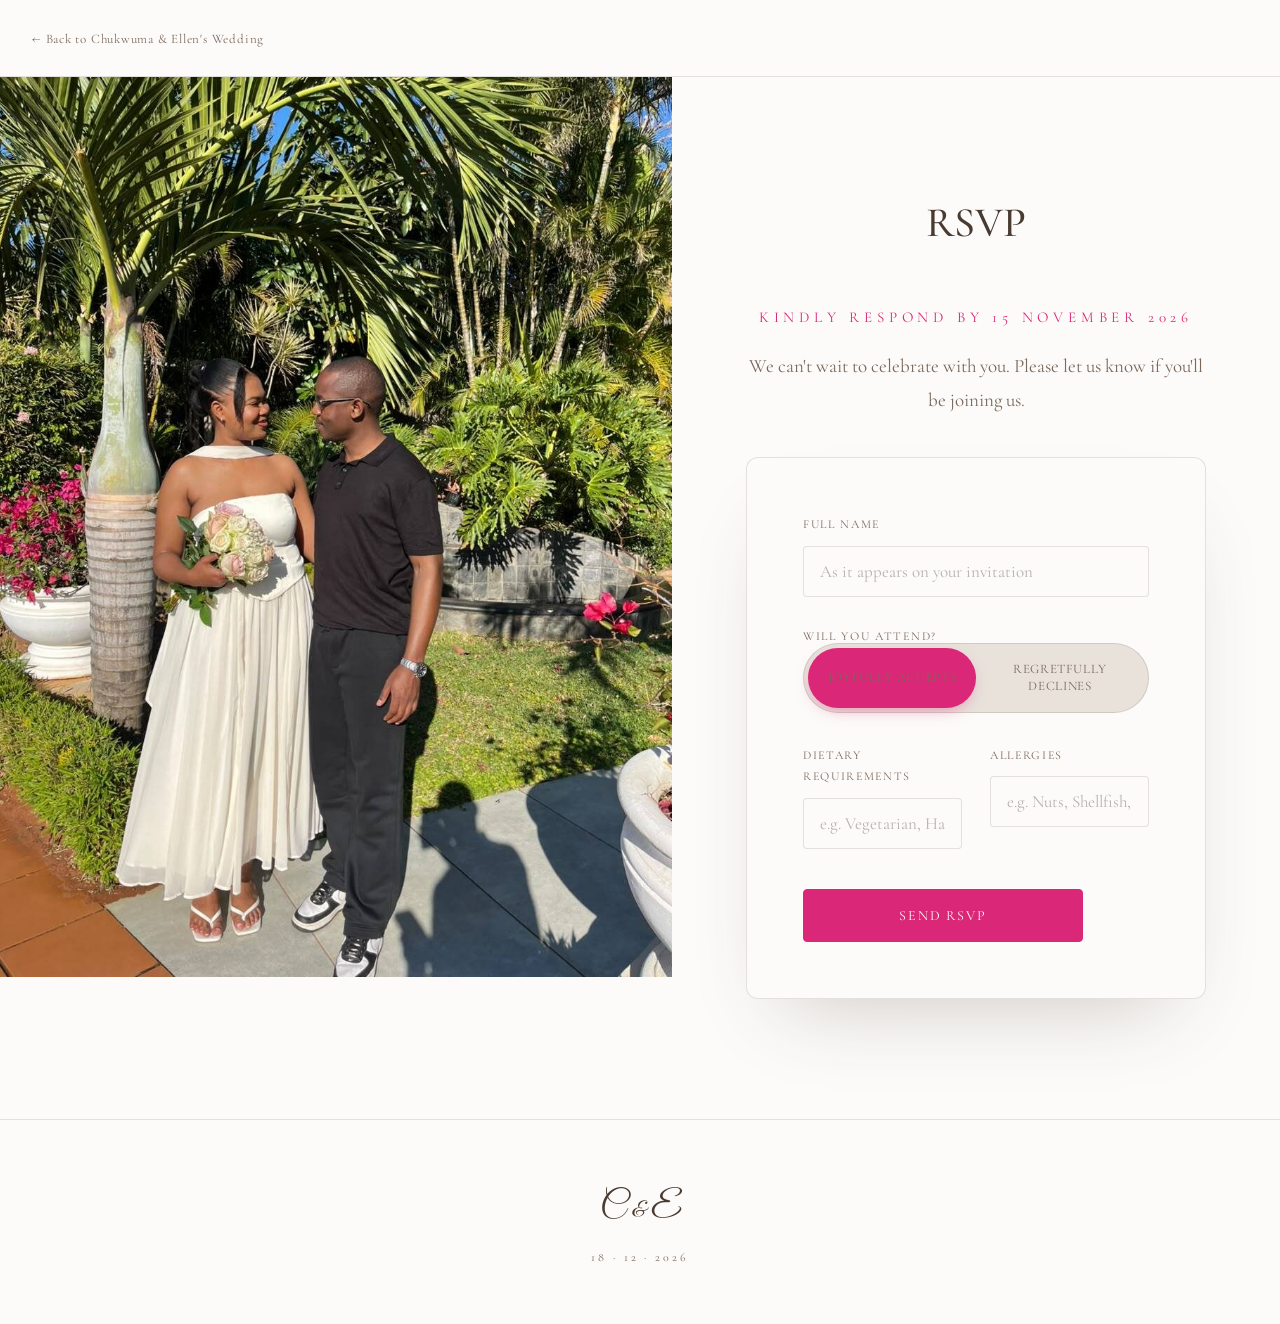
==== commit 4efc8bbf: "Shorten the footer names to "C & E" Applied on all three pages, with the ampersand scaled down to 0." ====
--- a/wedding/rsvp.html
+++ b/wedding/rsvp.html
@@ -77,7 +77,7 @@
 </main>
 
 <footer class="footer">
-  <p class="footer__names">Chukwuma <span class="amp">&amp;</span> Ellen</p>
+  <p class="footer__names">C <span class="amp">&amp;</span> E</p>
   <p class="footer__sub">18 · 12 · 2026</p>
 </footer>
 
--- a/wedding/css/style.css
+++ b/wedding/css/style.css
@@ -486,6 +486,7 @@
   padding: 56px 24px;
 }
 .footer__names { font-family: var(--font-script); font-size: 36px; margin: 0 0 6px; }
+.footer__names .amp { font-size: 0.6em; }
 .footer__sub { font-family: var(--font-label); font-size: 12px; letter-spacing: 0.24em; color: var(--espresso-soft); margin: 0; }
 
 /* =========================================================
